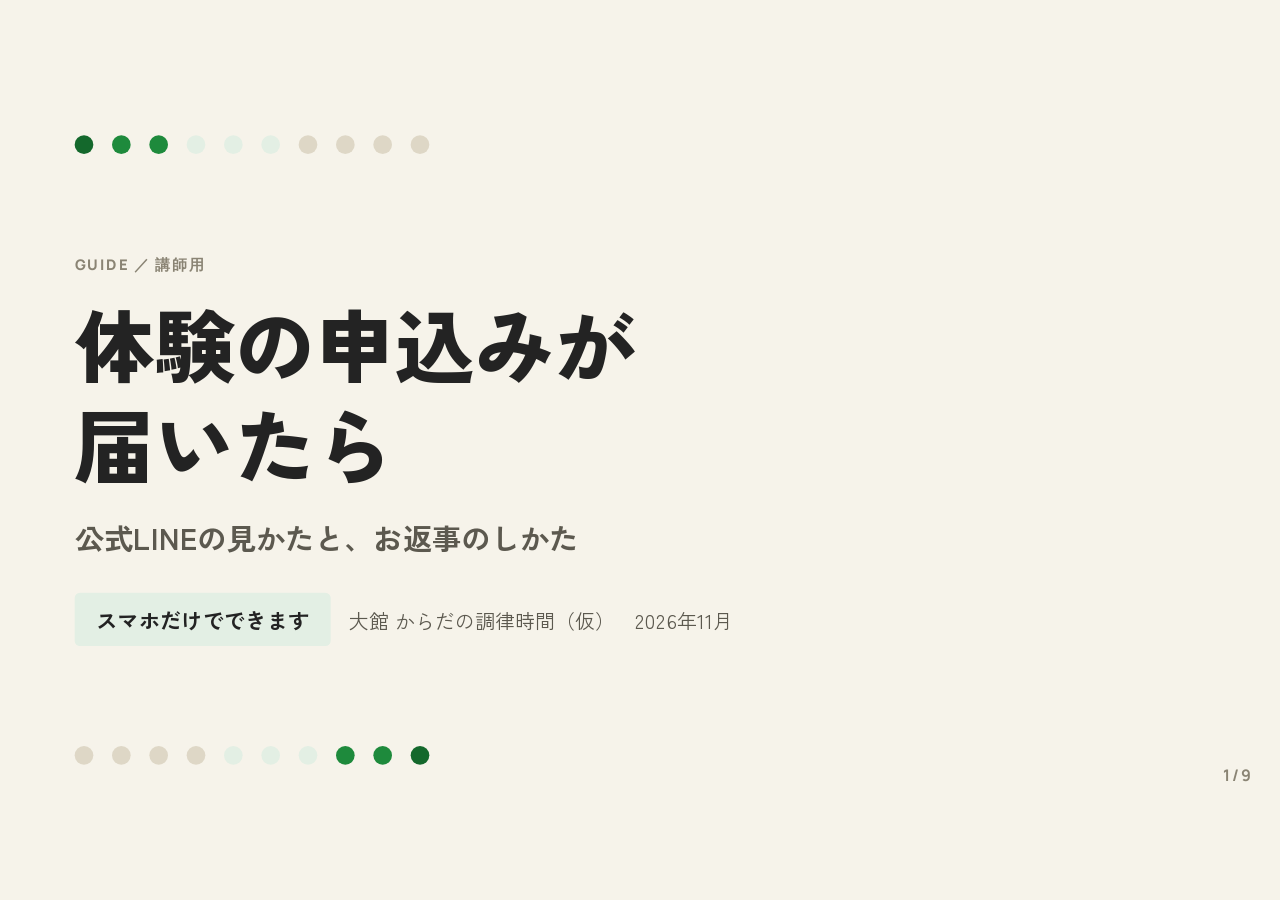
==== slides/line-reply-guide.html @ fba9a152 "Add LINE reply guide slides for instructor Co-Authored-By: Claude Opus 5.5 <noreply@anthropic.com> C" ====
<!doctype html>
<html lang="ja">
<head>
<meta charset="utf-8">
<title>体験の申込みが届いたら｜公式LINEの見かた・返し方</title>
<link rel="preconnect" href="https://fonts.googleapis.com">
<link rel="preconnect" href="https://fonts.gstatic.com" crossorigin>
<link href="https://fonts.googleapis.com/css2?family=Zen+Kaku+Gothic+New:wght@500;700;900&family=Manrope:wght@700;800&display=swap" rel="stylesheet">
<style>
  :root{
    --bg:#F6F3EA; --surface:#FFFFFF; --ink:#232323; --sub:#5C594F; --dim:#8a8474; --line:#ded7c6;
    --accent:#1E8A3C; --accent-deep:#14682C; --accent-tint:#E3EFE4;
    --spark:#FFD84D;
    --ink-surface:#232323; --on-dark:#F6F3EA; --accent-on-dark:#52c46e; --line-on-dark:#3d3d3d;
    --radius:4px;
    --ff:"Zen Kaku Gothic New","Hiragino Sans","Yu Gothic","Meiryo",sans-serif;
    --ff-en:"Manrope","Helvetica Neue",Arial,sans-serif;
  }
  html,body{margin:0;padding:0;background:var(--bg);overflow:hidden;width:100vw;height:100vh}
  .s{
    position:absolute;top:50%;left:50%;width:960px;height:540px;
    transform:translate(-50%,-50%) scale(var(--k,1));transform-origin:center center;
    background:var(--bg);color:var(--ink);font-family:var(--ff);
    visibility:hidden;opacity:0;display:flex;flex-direction:column;box-sizing:border-box;
  }
  .s.active{visibility:visible;opacity:1}
  .s *{box-sizing:border-box}
  .pn{position:absolute;bottom:18px;right:22px;font-family:var(--ff-en);font-size:12px;color:var(--dim);font-weight:700}
  .hd{padding:30px 56px 0}
  .ki{font-family:var(--ff-en);font-size:11px;letter-spacing:.14em;color:var(--dim);font-weight:800;margin-bottom:6px}
  .ki b{color:var(--accent-deep)}
  h2{font-size:32px;font-weight:700;margin:0;line-height:1.35}
  .rule{height:1px;background:var(--line);margin-top:14px}
  .bd{flex:1;padding:18px 56px 34px;position:relative;display:flex}
  .note{font-size:12px;color:var(--sub)}

  /* 番号バッジ（画面の中と説明を同じ番号で結ぶ） */
  .no{display:inline-flex;align-items:center;justify-content:center;width:28px;height:28px;border-radius:50%;
      background:var(--accent-deep);color:#fff;font-family:var(--ff-en);font-weight:800;font-size:15px;flex:none}
  .no.sm{width:22px;height:22px;font-size:12px}

  /* スマホのイラスト（実機スクショ差替え枠） */
  .phone{width:196px;height:368px;background:var(--ink);border-radius:26px;padding:9px;flex:none;position:relative}
  .scr{background:#fff;width:100%;height:100%;border-radius:18px;overflow:hidden;display:flex;flex-direction:column;font-size:12px;position:relative}
  .bar{height:20px;flex:none}
  .scr-hd{padding:6px 12px 8px;font-weight:700;font-size:13px;border-bottom:1px solid var(--line);display:flex;align-items:center;gap:6px}
  .chat{flex:1;background:var(--bg);padding:10px 10px;display:flex;flex-direction:column;gap:8px}
  .bub{max-width:82%;padding:7px 9px;border-radius:12px;line-height:1.5;font-size:12px;background:#fff;border:1px solid var(--line)}
  .bub.me{align-self:flex-end;background:var(--accent-tint);border-color:var(--accent-tint)}
  .tag{position:absolute;z-index:2}
  .demo{font-size:12px;color:var(--sub);text-align:center;margin-top:8px}

  /* 説明の列 */
  .ann{display:flex;flex-direction:column;gap:22px;justify-content:center}
  .ann .it{display:flex;gap:12px;align-items:flex-start}
  .ann .t{font-size:19px;font-weight:700;line-height:1.5}
  .ann .d{font-size:16px;color:var(--sub);line-height:1.7;margin-top:2px}
</style>
</head>
<body>
<!-- kit:slide-zukai-kit v1.1 theme:D use:internal style:visual viz:high -->

<!-- 1 表紙（型 H ドット帯） -->
<div class="s active">
  <div style="display:flex;gap:14px;padding:34px 56px 0">
    <span style="width:14px;height:14px;border-radius:50%;background:var(--accent-deep)"></span>
    <span style="width:14px;height:14px;border-radius:50%;background:var(--accent)"></span>
    <span style="width:14px;height:14px;border-radius:50%;background:var(--accent)"></span>
    <span style="width:14px;height:14px;border-radius:50%;background:var(--accent-tint)"></span>
    <span style="width:14px;height:14px;border-radius:50%;background:var(--accent-tint)"></span>
    <span style="width:14px;height:14px;border-radius:50%;background:var(--accent-tint)"></span>
    <span style="width:14px;height:14px;border-radius:50%;background:var(--line)"></span>
    <span style="width:14px;height:14px;border-radius:50%;background:var(--line)"></span>
    <span style="width:14px;height:14px;border-radius:50%;background:var(--line)"></span>
    <span style="width:14px;height:14px;border-radius:50%;background:var(--line)"></span>
  </div>
  <div style="flex:1;display:flex;flex-direction:column;justify-content:center;padding:0 56px">
    <div class="ki">GUIDE ／ 講師用</div>
    <h1 style="font-size:60px;font-weight:900;line-height:1.25;margin:6px 0 18px">体験の申込みが<br>届いたら</h1>
    <div style="font-size:22px;font-weight:700;color:var(--sub)">公式LINEの見かたと、お返事のしかた</div>
    <div style="margin-top:26px;display:flex;gap:14px;align-items:center">
      <span style="background:var(--accent-tint);padding:8px 16px;border-radius:var(--radius);font-size:16px;font-weight:700">スマホだけでできます</span>
      <span style="font-size:15px;color:var(--sub)">大館 からだの調律時間（仮）　2026年11月</span>
    </div>
  </div>
  <div style="display:flex;gap:14px;padding:0 56px 34px;justify-content:flex-start">
    <span style="width:14px;height:14px;border-radius:50%;background:var(--line)"></span>
    <span style="width:14px;height:14px;border-radius:50%;background:var(--line)"></span>
    <span style="width:14px;height:14px;border-radius:50%;background:var(--line)"></span>
    <span style="width:14px;height:14px;border-radius:50%;background:var(--line)"></span>
    <span style="width:14px;height:14px;border-radius:50%;background:var(--accent-tint)"></span>
    <span style="width:14px;height:14px;border-radius:50%;background:var(--accent-tint)"></span>
    <span style="width:14px;height:14px;border-radius:50%;background:var(--accent-tint)"></span>
    <span style="width:14px;height:14px;border-radius:50%;background:var(--accent)"></span>
    <span style="width:14px;height:14px;border-radius:50%;background:var(--accent)"></span>
    <span style="width:14px;height:14px;border-radius:50%;background:var(--accent-deep)"></span>
  </div>
  <div class="pn">1 / 9</div>
</div>

<!-- 2 結論：やることは3つ -->
<div class="s">
  <div class="hd"><div class="ki">まずはここだけ</div><h2>先生がやることは3つだけ</h2><div class="rule"></div></div>
  <div class="bd" style="flex-direction:column;gap:26px;padding-top:30px">
    <div style="display:flex;align-items:stretch;gap:10px">
      <div style="flex:1;background:var(--surface);border:1px solid var(--line);border-radius:var(--radius);padding:22px 22px 24px">
        <div style="font-family:var(--ff-en);font-weight:800;font-size:46px;color:var(--accent-deep);line-height:1">1</div>
        <div style="font-size:23px;font-weight:700;margin:12px 0 8px;min-height:1.5em">お知らせに気づく</div>
        <div style="font-size:17px;color:var(--sub);line-height:1.7">いつものLINEに<br>「新しいメッセージ」の<br>お知らせが届きます</div>
      </div>
      <div style="display:flex;align-items:center;font-size:30px;color:var(--accent-deep);font-weight:700">→</div>
      <div style="flex:1;background:var(--surface);border:1px solid var(--line);border-radius:var(--radius);padding:22px 22px 24px">
        <div style="font-family:var(--ff-en);font-weight:800;font-size:46px;color:var(--accent-deep);line-height:1">2</div>
        <div style="font-size:23px;font-weight:700;margin:12px 0 8px;min-height:1.5em">公式LINEを開く</div>
        <div style="font-size:17px;color:var(--sub);line-height:1.7">いつものLINEとは別の<br>「LINE公式アカウント」<br>アプリです</div>
      </div>
      <div style="display:flex;align-items:center;font-size:30px;color:var(--accent-deep);font-weight:700">→</div>
      <div style="flex:1;background:var(--surface);border:1px solid var(--line);border-radius:var(--radius);padding:22px 22px 24px">
        <div style="font-family:var(--ff-en);font-weight:800;font-size:46px;color:var(--accent-deep);line-height:1">3</div>
        <div style="font-size:23px;font-weight:700;margin:12px 0 8px;min-height:1.5em">読んでお返事する</div>
        <div style="font-size:17px;color:var(--sub);line-height:1.7">「チャット」から<br>申込みのトークを開き<br>文字を打って送ります</div>
      </div>
    </div>
    <div style="display:flex;align-items:center;gap:14px;font-size:21px;font-weight:700">
      <span style="color:var(--accent-deep)">大事なこと</span>
      <span>お客さんへのお返事は　必ず<span style="background:var(--spark);padding:2px 8px;margin:0 4px">公式LINEアプリ</span>から</span>
    </div>
  </div>
  <div class="pn">2 / 9</div>
</div>

<!-- 3 全体の流れ：お客さん → 先生 -->
<div class="s">
  <div class="hd"><div class="ki">ぜんたいの流れ</div><h2>お客さんの動きと先生の動き</h2><div class="rule"></div></div>
  <div class="bd" style="padding-top:16px">
    <div style="flex:1;display:grid;grid-template-columns:1fr 150px 1fr;grid-template-rows:30px repeat(7,40px);row-gap:7px;column-gap:0;font-size:17px;font-weight:700">
      <div style="grid-column:1;grid-row:1;font-size:15px;color:var(--sub)">お客さん（スマホ）</div>
      <div style="grid-column:3;grid-row:1;font-size:15px;color:var(--accent-deep)">先生（スマホ）</div>

      <div style="grid-column:1;grid-row:2;background:var(--surface);border:1px solid var(--line);border-radius:var(--radius);display:flex;align-items:center;padding:0 16px">ホームページを見る</div>
      <div style="grid-column:1;grid-row:3;text-align:center;color:var(--dim);font-size:16px;line-height:40px">↓</div>
      <div style="grid-column:1;grid-row:4;background:var(--surface);border:1px solid var(--line);border-radius:var(--radius);display:flex;align-items:center;padding:0 16px">教室の公式LINEを友だち追加</div>
      <div style="grid-column:1;grid-row:5;text-align:center;color:var(--dim);font-size:16px;line-height:40px">↓</div>
      <div style="grid-column:1;grid-row:6;background:var(--surface);border:1px solid var(--line);border-radius:var(--radius);display:flex;align-items:center;padding:0 16px">「体験を申し込む」ボタンを押す</div>

      <div style="grid-column:2;grid-row:6;display:flex;flex-direction:column;align-items:center;justify-content:center;color:var(--accent-deep);line-height:1.1">
        <span style="font-size:13px">申込みが届く</span><span style="font-size:24px">→</span>
      </div>

      <div style="grid-column:3;grid-row:4;background:var(--accent-tint);border-radius:var(--radius);display:flex;align-items:center;gap:10px;padding:0 14px"><span class="no sm">1</span>いつものLINEにお知らせ</div>
      <div style="grid-column:3;grid-row:5;background:var(--accent-tint);border-radius:var(--radius);display:flex;align-items:center;gap:10px;padding:0 14px"><span class="no sm">2</span>公式LINEアプリを開く</div>
      <div style="grid-column:3;grid-row:6;background:var(--accent-tint);border-radius:var(--radius);display:flex;align-items:center;gap:10px;padding:0 14px"><span class="no sm">3</span>下の「チャット」を押す</div>
      <div style="grid-column:3;grid-row:7;background:var(--accent-tint);border-radius:var(--radius);display:flex;align-items:center;gap:10px;padding:0 14px"><span class="no sm">4</span>申込みのトークを開く</div>
      <div style="grid-column:3;grid-row:8;background:var(--accent-tint);border-radius:var(--radius);display:flex;align-items:center;gap:10px;padding:0 14px"><span class="no sm">5</span>お返事を書いて送る</div>
    </div>
  </div>
  <div class="pn">3 / 9</div>
</div>

<!-- 4 お客さん側の画面 -->
<div class="s">
  <div class="hd"><div class="ki">参考 ／ お客さんの画面</div><h2>お客さんのスマホでの見え方</h2><div class="rule"></div></div>
  <div class="bd" style="gap:36px;align-items:center;justify-content:center;padding-top:12px">
    <div class="ann" style="width:270px">
      <div class="it"><span class="no">1</span><div><div class="t">友だち追加すると<br>あいさつが自動で届く</div><div class="d">教室からの<br>最初のメッセージです</div></div></div>
      <div class="it"><span class="no">2</span><div><div class="t">お客さんがボタンを押す</div><div class="d">文字を打たなくても<br>申込みができます</div></div></div>
    </div>
    <div style="display:flex;flex-direction:column;align-items:center">
      <div class="phone"><div class="scr" data-swap="screens/04-customer.png">
        <div class="bar"></div>
        <div class="scr-hd">大館 からだの調律時間</div>
        <div class="chat">
          <div class="bub">友だち追加ありがとうございます。体験のお申込みは、下のボタンを押してください。
            <div style="margin-top:7px;border:1px solid var(--accent-deep);color:var(--accent-deep);text-align:center;padding:5px 0;border-radius:var(--radius);font-weight:700;position:relative">体験を申し込む</div>
          </div>
          <div class="bub me">体験に申し込みたいです</div>
        </div>
        <span class="no sm tag" style="top:64px;right:6px">1</span>
        <span class="no sm tag" style="top:166px;left:2px">2</span>
        <span class="no sm tag" style="top:236px;left:14px">3</span>
      </div></div>
      <div class="demo">※ 画面はイメージ・文面は仮です</div>
    </div>
    <div class="ann" style="width:270px">
      <div class="it"><span class="no">3</span><div><div class="t">この一言が<br>先生に届きます</div><div class="d">これが「体験の申込み」の<br>合図です</div></div></div>
    </div>
  </div>
  <div class="pn">4 / 9</div>
</div>

<!-- 5 STEP1 お知らせ -->
<div class="s">
  <div class="hd"><div class="ki"><b>STEP 1</b>　お知らせに気づく</div><h2>いつものLINEに届くお知らせ</h2><div class="rule"></div></div>
  <div class="bd" style="gap:36px;align-items:center;justify-content:center;padding-top:12px">
    <div class="ann" style="width:270px">
      <div class="it"><span class="no">1</span><div><div class="t">「LINE公式アカウント」<br>からのお知らせ</div><div class="d">申込みがあると<br>ここにトークが届きます</div></div></div>
    </div>
    <div style="display:flex;flex-direction:column;align-items:center">
      <div class="phone"><div class="scr" data-swap="screens/05-notice.png">
        <div class="bar"></div>
        <div class="scr-hd">トーク</div>
        <div style="flex:1;display:flex;flex-direction:column">
          <div style="display:flex;gap:8px;align-items:center;padding:10px 10px;border-bottom:1px solid var(--line);background:var(--accent-tint)">
            <span style="width:30px;height:30px;border-radius:50%;background:var(--accent);flex:none"></span>
            <div style="flex:1;min-width:0"><div style="font-weight:700;font-size:12px">LINE公式アカウント</div><div style="color:var(--sub);font-size:12px;line-height:1.4">新しいメッセージが届いています</div></div>
          </div>
          <div style="display:flex;gap:8px;align-items:center;padding:10px;border-bottom:1px solid var(--line)"><span style="width:30px;height:30px;border-radius:50%;background:var(--line);flex:none"></span><div style="flex:1"><div style="height:8px;width:60%;background:var(--line);border-radius:var(--radius)"></div><div style="height:8px;width:85%;background:var(--line);border-radius:var(--radius);margin-top:6px"></div></div></div>
          <div style="display:flex;gap:8px;align-items:center;padding:10px;border-bottom:1px solid var(--line)"><span style="width:30px;height:30px;border-radius:50%;background:var(--line);flex:none"></span><div style="flex:1"><div style="height:8px;width:50%;background:var(--line);border-radius:var(--radius)"></div><div style="height:8px;width:75%;background:var(--line);border-radius:var(--radius);margin-top:6px"></div></div></div>
        </div>
        <span class="no sm tag" style="top:36px;right:6px">1</span>
      </div></div>
      <div class="demo">※ 画面はイメージ・文面は仮です</div>
    </div>
    <div class="ann" style="width:270px">
      <div class="it"><span class="no">2</span><div><div class="t">ここは「お知らせ」だけ</div><div class="d">ここに返事を書いても<br>お客さんには届きません</div></div></div>
      <div class="it"><span class="no">3</span><div><div class="t">気づいたら STEP 2 へ</div><div class="d">公式LINEアプリを開きます</div></div></div>
    </div>
  </div>
  <div class="pn">5 / 9</div>
</div>

<!-- 6 STEP2 2つのアプリ（対比） -->
<div class="s">
  <div class="hd"><div class="ki"><b>STEP 2</b>　公式LINEアプリを開く</div><h2>いつものLINEと公式LINEは別のアプリ</h2><div class="rule"></div></div>
  <div class="bd" style="gap:24px;padding-top:22px;align-items:flex-start">
    <div style="flex:1;background:var(--surface);border:1px solid var(--line);border-radius:var(--radius);padding:24px 28px;display:flex;flex-direction:column;gap:14px">
      <div style="display:flex;gap:16px;align-items:center">
        <svg width="64" height="64" viewBox="0 0 64 64" style="flex:none"><rect width="64" height="64" rx="14" fill="var(--accent)"/><g transform="translate(16 16)" fill="none" stroke="#fff" stroke-width="2" stroke-linecap="round" stroke-linejoin="round"><svg width="32" height="32" viewBox="0 0 24 24"><path d="M7.9 20A9 9 0 1 0 4 16.1L2 22Z"/></svg></g></svg>
        <div><div style="font-size:15px;color:var(--sub);font-weight:700">ふだん使っている</div><div style="font-size:26px;font-weight:700">いつものLINE</div></div>
      </div>
      <div style="font-size:18px;line-height:1.8">・家族や友だちとのやりとり<br>・申込みの<b>お知らせ</b>が届く</div>
      <div style="font-size:19px;font-weight:700;color:var(--sub);border-top:1px solid var(--line);padding-top:14px">✕　ここからお返事はできません</div>
    </div>
    <div style="flex:1;background:var(--ink-surface);color:var(--on-dark);border-radius:var(--radius);padding:24px 28px;display:flex;flex-direction:column;gap:14px">
      <div style="display:flex;gap:16px;align-items:center">
        <svg width="64" height="64" viewBox="0 0 64 64" style="flex:none"><rect width="64" height="64" rx="14" fill="var(--accent)"/><g transform="translate(16 16)" fill="none" stroke="#fff" stroke-width="2" stroke-linecap="round" stroke-linejoin="round"><svg width="32" height="32" viewBox="0 0 24 24"><path d="M7.9 20A9 9 0 1 0 4 16.1L2 22Z"/><path d="M9 10h6"/><path d="M12 7v6"/></svg></g></svg>
        <div><div style="font-size:15px;color:var(--accent-on-dark);font-weight:700">教室用</div><div style="font-size:26px;font-weight:700">LINE公式アカウント</div></div>
      </div>
      <div style="font-size:18px;line-height:1.8">・教室としてのやりとり<br>・申込みの<b>中身</b>を読む</div>
      <div style="font-size:19px;font-weight:700;color:var(--accent-on-dark);border-top:1px solid var(--line-on-dark);padding-top:14px">◯　お返事はこちらから</div>
    </div>
  </div>
  <div style="position:absolute;bottom:16px;left:56px" class="note">※ アイコンはイメージです。実際のアイコンは先生のスマホの画面写真で差し替えます</div>
  <div class="pn">6 / 9</div>
</div>

<!-- 7 STEP3・4 チャット → トーク -->
<div class="s">
  <div class="hd"><div class="ki"><b>STEP 3・4</b>　チャットを開く</div><h2>「チャット」から申込みのトークへ</h2><div class="rule"></div></div>
  <div class="bd" style="gap:36px;align-items:center;justify-content:center;padding-top:12px">
    <div class="ann" style="width:270px">
      <div class="it"><span class="no">1</span><div><div class="t">いちばん下の<br>「チャット」を押す</div><div class="d">お客さんとのトークが<br>ならんでいます</div></div></div>
      <div class="it"><span class="no">2</span><div><div class="t">印のついた人を押す</div><div class="d">まだ読んでいないトークに<br>緑の丸がつきます</div></div></div>
    </div>
    <div style="display:flex;flex-direction:column;align-items:center">
      <div class="phone"><div class="scr" data-swap="screens/07-chat-list.png">
        <div class="bar"></div>
        <div class="scr-hd">チャット</div>
        <div style="flex:1;display:flex;flex-direction:column">
          <div style="display:flex;gap:8px;align-items:center;padding:10px;border-bottom:1px solid var(--line);background:var(--accent-tint)">
            <span style="width:30px;height:30px;border-radius:50%;background:var(--line);flex:none"></span>
            <div style="flex:1;min-width:0"><div style="font-weight:700;font-size:12px">Aさん</div><div style="color:var(--sub);font-size:12px;line-height:1.4">体験に申し込みたいです</div></div>
            <span style="width:10px;height:10px;border-radius:50%;background:var(--accent);flex:none"></span>
          </div>
          <div style="display:flex;gap:8px;align-items:center;padding:10px;border-bottom:1px solid var(--line)"><span style="width:30px;height:30px;border-radius:50%;background:var(--line);flex:none"></span><div style="flex:1"><div style="height:8px;width:55%;background:var(--line);border-radius:var(--radius)"></div><div style="height:8px;width:80%;background:var(--line);border-radius:var(--radius);margin-top:6px"></div></div></div>
          <div style="display:flex;gap:8px;align-items:center;padding:10px;border-bottom:1px solid var(--line)"><span style="width:30px;height:30px;border-radius:50%;background:var(--line);flex:none"></span><div style="flex:1"><div style="height:8px;width:45%;background:var(--line);border-radius:var(--radius)"></div><div style="height:8px;width:70%;background:var(--line);border-radius:var(--radius);margin-top:6px"></div></div></div>
        </div>
        <div style="height:46px;border-top:1px solid var(--line);display:flex;align-items:center;justify-content:space-around;padding:0 6px">
          <span style="width:26px;height:8px;background:var(--line);border-radius:var(--radius)"></span>
          <span style="font-weight:700;font-size:12px;color:var(--accent-deep);border:2px solid var(--accent-deep);padding:3px 6px;border-radius:var(--radius)">チャット</span>
          <span style="width:26px;height:8px;background:var(--line);border-radius:var(--radius)"></span>
          <span style="width:26px;height:8px;background:var(--line);border-radius:var(--radius)"></span>
        </div>
        <span class="no sm tag" style="bottom:50px;left:60px">1</span>
        <span class="no sm tag" style="top:56px;right:4px">2</span>
      </div></div>
      <div class="demo">※ 画面はイメージです</div>
    </div>
    <div class="ann" style="width:270px">
      <div class="it"><span class="no">3</span><div><div class="t">最初の一言で<br>申込みだと分かります</div><div class="d">「体験に申し込みたいです」<br>と書かれています</div></div></div>
    </div>
  </div>
  <div class="pn">7 / 9</div>
</div>

<!-- 8 STEP5 お返事 -->
<div class="s">
  <div class="hd"><div class="ki"><b>STEP 5</b>　お返事する</div><h2>文字を打って送るだけ</h2><div class="rule"></div></div>
  <div class="bd" style="gap:30px;align-items:center;justify-content:center;padding-top:12px">
    <div class="ann" style="width:230px">
      <div class="it"><span class="no">1</span><div><div class="t">下の枠を押して<br>文字を打つ</div></div></div>
      <div class="it"><span class="no">2</span><div><div class="t">右の送信を押す</div><div class="d">紙ひこうきの形の<br>ボタンです</div></div></div>
    </div>
    <div style="display:flex;flex-direction:column;align-items:center">
      <div class="phone"><div class="scr" data-swap="screens/08-reply.png">
        <div class="bar"></div>
        <div class="scr-hd">Aさん</div>
        <div class="chat">
          <div class="bub">体験に申し込みたいです</div>
          <div class="bub me">お申込みありがとうございます。ご希望の曜日を…</div>
        </div>
        <div style="height:46px;border-top:1px solid var(--line);display:flex;align-items:center;gap:6px;padding:0 8px">
          <div style="flex:1;border:1px solid var(--line);border-radius:var(--radius);padding:6px 8px;color:var(--dim);font-size:12px">メッセージを入力</div>
          <svg width="20" height="20" viewBox="0 0 24 24" fill="none" stroke="currentColor" stroke-width="2" stroke-linecap="round" stroke-linejoin="round" style="color:var(--accent-deep);flex:none"><path d="M14.536 21.686a.5.5 0 0 0 .937-.024l6.5-19a.496.496 0 0 0-.635-.635l-19 6.5a.5.5 0 0 0-.024.937l7.93 3.18a2 2 0 0 1 1.112 1.11z"/><path d="m21.854 2.147-10.94 10.939"/></svg>
        </div>
        <span class="no sm tag" style="bottom:50px;left:10px">1</span>
        <span class="no sm tag" style="bottom:50px;right:4px">2</span>
      </div></div>
      <div class="demo">※ 画面はイメージです</div>
    </div>
    <div style="width:320px;background:var(--surface);border:1px solid var(--line);border-radius:var(--radius);padding:20px 22px">
      <div style="font-size:15px;font-weight:700;color:var(--accent-deep);margin-bottom:10px">お返事の例</div>
      <div style="font-size:17px;line-height:1.85">お申込みありがとうございます。<br>講師の松田です。<br>ご希望の曜日とクラスを<br>お知らせください。<br>当日お会いできるのを<br>楽しみにしています。</div>
      <div style="font-size:14px;color:var(--sub);margin-top:12px;border-top:1px solid var(--line);padding-top:10px">言葉はご自分のものに変えて大丈夫です</div>
    </div>
  </div>
  <div class="pn">8 / 9</div>
</div>

<!-- 9 困ったとき -->
<div class="s" style="background:var(--surface)">
  <div class="hd"><div class="ki">こまったときは</div><h2>よくある「困った」と対処</h2><div class="rule"></div></div>
  <div class="bd" style="flex-direction:column;gap:0;padding-top:4px">
    <div style="display:grid;grid-template-columns:300px 1fr;gap:24px;padding:16px 0;border-bottom:1px solid var(--line);align-items:baseline">
      <div style="font-size:20px;font-weight:700">お知らせが来ない</div>
      <div style="font-size:17px;line-height:1.7;color:var(--sub)">スマホの「設定」で、LINEと公式LINEアプリの<br>通知がオンになっているか確かめます</div>
    </div>
    <div style="display:grid;grid-template-columns:300px 1fr;gap:24px;padding:16px 0;border-bottom:1px solid var(--line);align-items:baseline">
      <div style="font-size:20px;font-weight:700">いつものLINEで<br>返事をしてしまった</div>
      <div style="font-size:17px;line-height:1.7;color:var(--sub)">お客さんには届いていません。<br>公式LINEアプリから送り直せば大丈夫です</div>
    </div>
    <div style="display:grid;grid-template-columns:300px 1fr;gap:24px;padding:16px 0;border-bottom:1px solid var(--line);align-items:baseline">
      <div style="font-size:20px;font-weight:700">何と書けばいいか迷う</div>
      <div style="font-size:17px;line-height:1.7;color:var(--sub)">8枚目の「お返事の例」を<br>そのまま打てば大丈夫です</div>
    </div>
    <div style="margin-top:20px;margin-right:100px;border:1px dashed var(--line);border-radius:var(--radius);padding:14px 20px;background:var(--bg);display:flex;gap:18px;align-items:center">
      <div style="font-family:var(--ff-en);font-size:11px;letter-spacing:.14em;color:var(--dim)">TO BE FILLED</div>
      <div style="font-size:18px;font-weight:700">それでも分からないときの連絡先</div>
      <div style="font-size:15px;color:var(--sub)">例: 制作担当 ○○（電話・LINE）</div>
    </div>
  </div>
  <div class="pn">9 / 9</div>
</div>

<script>
function fit(){document.documentElement.style.setProperty('--k',Math.min(innerWidth/960,innerHeight/540))}
addEventListener('resize',fit);fit();
let i=0;const slides=document.querySelectorAll('.s');
function show(n){i=Math.max(0,Math.min(slides.length-1,n));slides.forEach((el,j)=>el.classList.toggle('active',j===i))}
addEventListener('keydown',e=>{if(e.key==='ArrowRight'||e.key===' ')show(i+1);if(e.key==='ArrowLeft')show(i-1)});
show(0);
</script>
</body>
</html>
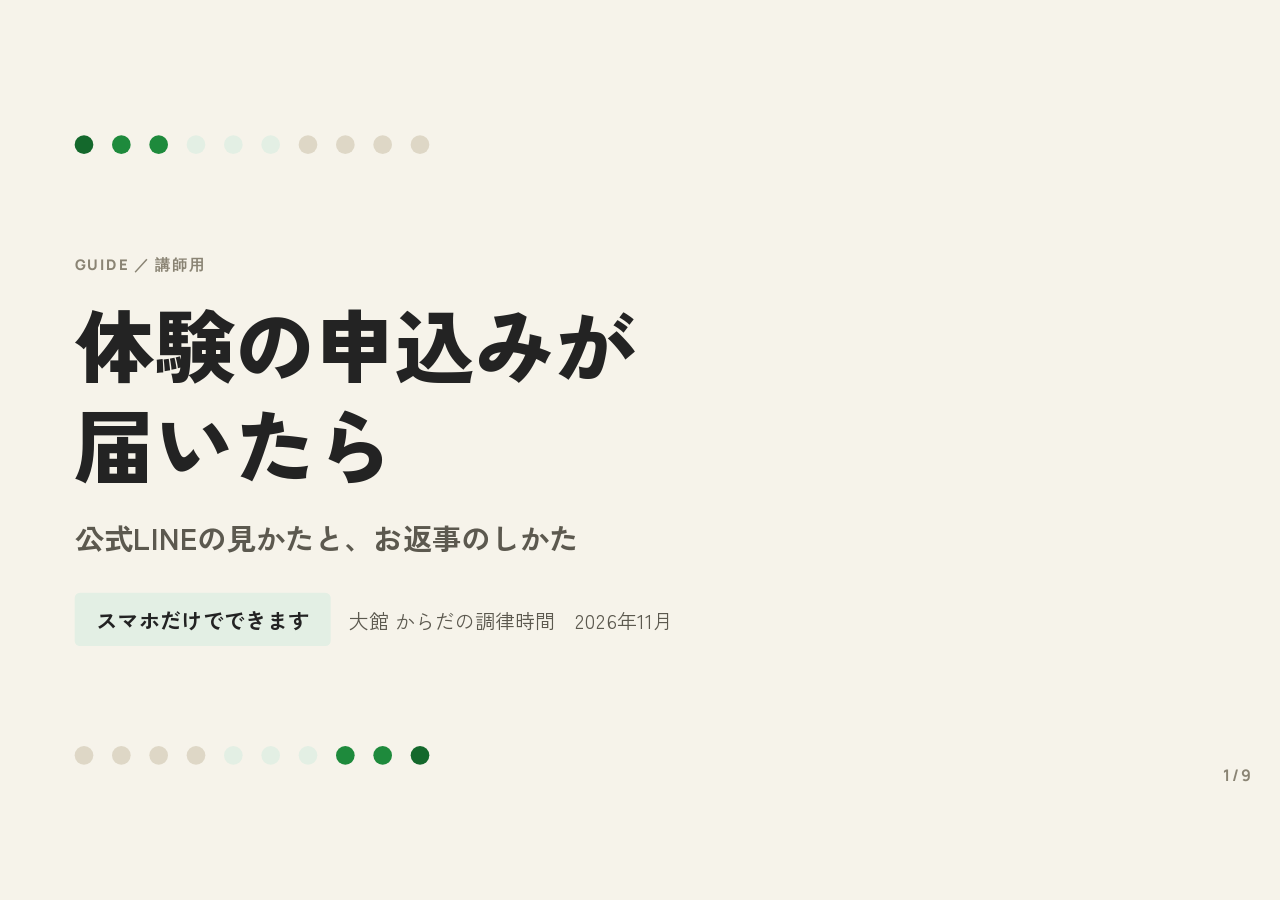
==== commit 03dee32c: "Label phone owners, fix notice header, use official LINE icon Co-Authored-By: Claude Opus 5.5 <norep" ====
--- a/slides/line-reply-guide.html
+++ b/slides/line-reply-guide.html
@@ -40,7 +40,10 @@
   .no.sm{width:22px;height:22px;font-size:12px}
 
   /* スマホのイラスト（実機スクショ差替え枠） */
-  .phone{width:196px;height:368px;background:var(--ink);border-radius:26px;padding:9px;flex:none;position:relative}
+  .owner{font-size:15px;font-weight:700;padding:4px 14px;white-space:nowrap;border-radius:var(--radius);margin-bottom:8px}
+  .owner.cus{background:var(--surface);border:1px solid var(--line);color:var(--sub)}
+  .owner.tea{background:var(--accent-deep);color:#fff}
+  .phone{width:196px;height:336px;background:var(--ink);border-radius:26px;padding:9px;flex:none;position:relative}
   .scr{background:#fff;width:100%;height:100%;border-radius:18px;overflow:hidden;display:flex;flex-direction:column;font-size:12px;position:relative}
   .bar{height:20px;flex:none}
   .scr-hd{padding:6px 12px 8px;font-weight:700;font-size:13px;border-bottom:1px solid var(--line);display:flex;align-items:center;gap:6px}
@@ -80,7 +83,7 @@
     <div style="font-size:22px;font-weight:700;color:var(--sub)">公式LINEの見かたと、お返事のしかた</div>
     <div style="margin-top:26px;display:flex;gap:14px;align-items:center">
       <span style="background:var(--accent-tint);padding:8px 16px;border-radius:var(--radius);font-size:16px;font-weight:700">スマホだけでできます</span>
-      <span style="font-size:15px;color:var(--sub)">大館 からだの調律時間（仮）　2026年11月</span>
+      <span style="font-size:15px;color:var(--sub)">大館 からだの調律時間　2026年11月</span>
     </div>
   </div>
   <div style="display:flex;gap:14px;padding:0 56px 34px;justify-content:flex-start">
@@ -105,8 +108,8 @@
     <div style="display:flex;align-items:stretch;gap:10px">
       <div style="flex:1;background:var(--surface);border:1px solid var(--line);border-radius:var(--radius);padding:22px 22px 24px">
         <div style="font-family:var(--ff-en);font-weight:800;font-size:46px;color:var(--accent-deep);line-height:1">1</div>
-        <div style="font-size:23px;font-weight:700;margin:12px 0 8px;min-height:1.5em">お知らせに気づく</div>
-        <div style="font-size:17px;color:var(--sub);line-height:1.7">いつものLINEに<br>「新しいメッセージ」の<br>お知らせが届きます</div>
+        <div style="font-size:23px;font-weight:700;margin:12px 0 8px;min-height:1.5em">お知らせを読む</div>
+        <div style="font-size:17px;color:var(--sub);line-height:1.7">いつものLINEに<br>申込みの内容が届きます<br>お名前を確かめます</div>
       </div>
       <div style="display:flex;align-items:center;font-size:30px;color:var(--accent-deep);font-weight:700">→</div>
       <div style="flex:1;background:var(--surface);border:1px solid var(--line);border-radius:var(--radius);padding:22px 22px 24px">
@@ -117,8 +120,8 @@
       <div style="display:flex;align-items:center;font-size:30px;color:var(--accent-deep);font-weight:700">→</div>
       <div style="flex:1;background:var(--surface);border:1px solid var(--line);border-radius:var(--radius);padding:22px 22px 24px">
         <div style="font-family:var(--ff-en);font-weight:800;font-size:46px;color:var(--accent-deep);line-height:1">3</div>
-        <div style="font-size:23px;font-weight:700;margin:12px 0 8px;min-height:1.5em">読んでお返事する</div>
-        <div style="font-size:17px;color:var(--sub);line-height:1.7">「チャット」から<br>申込みのトークを開き<br>文字を打って送ります</div>
+        <div style="font-size:23px;font-weight:700;margin:12px 0 8px;min-height:1.5em">その人にお返事する</div>
+        <div style="font-size:17px;color:var(--sub);line-height:1.7">「チャット」で<br>同じお名前の人を探し<br>文字を打って送ります</div>
       </div>
     </div>
     <div style="display:flex;align-items:center;gap:14px;font-size:21px;font-weight:700">
@@ -132,26 +135,27 @@
 <!-- 3 全体の流れ：お客さん → 先生 -->
 <div class="s">
   <div class="hd"><div class="ki">ぜんたいの流れ</div><h2>お客さんの動きと先生の動き</h2><div class="rule"></div></div>
-  <div class="bd" style="padding-top:16px">
-    <div style="flex:1;display:grid;grid-template-columns:1fr 150px 1fr;grid-template-rows:30px repeat(7,40px);row-gap:7px;column-gap:0;font-size:17px;font-weight:700">
+  <div class="bd" style="padding-top:14px;padding-bottom:28px">
+    <div style="flex:1;display:grid;grid-template-columns:1fr 130px 1fr;grid-template-rows:26px repeat(8,36px);row-gap:6px;font-size:17px;font-weight:700">
       <div style="grid-column:1;grid-row:1;font-size:15px;color:var(--sub)">お客さん（スマホ）</div>
       <div style="grid-column:3;grid-row:1;font-size:15px;color:var(--accent-deep)">先生（スマホ）</div>
 
-      <div style="grid-column:1;grid-row:2;background:var(--surface);border:1px solid var(--line);border-radius:var(--radius);display:flex;align-items:center;padding:0 16px">ホームページを見る</div>
-      <div style="grid-column:1;grid-row:3;text-align:center;color:var(--dim);font-size:16px;line-height:40px">↓</div>
-      <div style="grid-column:1;grid-row:4;background:var(--surface);border:1px solid var(--line);border-radius:var(--radius);display:flex;align-items:center;padding:0 16px">教室の公式LINEを友だち追加</div>
-      <div style="grid-column:1;grid-row:5;text-align:center;color:var(--dim);font-size:16px;line-height:40px">↓</div>
-      <div style="grid-column:1;grid-row:6;background:var(--surface);border:1px solid var(--line);border-radius:var(--radius);display:flex;align-items:center;padding:0 16px">「体験を申し込む」ボタンを押す</div>
-
-      <div style="grid-column:2;grid-row:6;display:flex;flex-direction:column;align-items:center;justify-content:center;color:var(--accent-deep);line-height:1.1">
-        <span style="font-size:13px">申込みが届く</span><span style="font-size:24px">→</span>
-      </div>
-
-      <div style="grid-column:3;grid-row:4;background:var(--accent-tint);border-radius:var(--radius);display:flex;align-items:center;gap:10px;padding:0 14px"><span class="no sm">1</span>いつものLINEにお知らせ</div>
-      <div style="grid-column:3;grid-row:5;background:var(--accent-tint);border-radius:var(--radius);display:flex;align-items:center;gap:10px;padding:0 14px"><span class="no sm">2</span>公式LINEアプリを開く</div>
-      <div style="grid-column:3;grid-row:6;background:var(--accent-tint);border-radius:var(--radius);display:flex;align-items:center;gap:10px;padding:0 14px"><span class="no sm">3</span>下の「チャット」を押す</div>
-      <div style="grid-column:3;grid-row:7;background:var(--accent-tint);border-radius:var(--radius);display:flex;align-items:center;gap:10px;padding:0 14px"><span class="no sm">4</span>申込みのトークを開く</div>
-      <div style="grid-column:3;grid-row:8;background:var(--accent-tint);border-radius:var(--radius);display:flex;align-items:center;gap:10px;padding:0 14px"><span class="no sm">5</span>お返事を書いて送る</div>
+      <div style="grid-column:1;grid-row:2;background:var(--surface);border:1px solid var(--line);border-radius:var(--radius);display:flex;align-items:center;gap:10px;padding:0 14px"><span style="font-family:var(--ff-en);color:var(--dim)">A</span>教室の公式LINEを友だち追加</div>
+      <div style="grid-column:1;grid-row:3;background:var(--surface);border:1px solid var(--line);border-radius:var(--radius);display:flex;align-items:center;gap:10px;padding:0 14px"><span style="font-family:var(--ff-en);color:var(--dim)">B</span>メニュー「初回メッセージ」を押す</div>
+      <div style="grid-column:1;grid-row:4;background:var(--surface);border:1px solid var(--line);border-radius:var(--radius);display:flex;align-items:center;gap:10px;padding:0 14px"><span style="font-family:var(--ff-en);color:var(--dim)">C</span>メニュー「体験申込み」を押す</div>
+      <div style="grid-column:1;grid-row:5;background:var(--surface);border:1px solid var(--line);border-radius:var(--radius);display:flex;align-items:center;gap:10px;padding:0 14px"><span style="font-family:var(--ff-en);color:var(--dim)">D</span>申込みフォームにて送信する</div>
+
+      <div style="grid-column:2;grid-row:5;display:flex;flex-direction:column;align-items:center;justify-content:center;color:var(--accent-deep);line-height:1.1">
+        <span style="font-size:13px">申込みが届く</span><span style="font-size:22px">→</span>
+      </div>
+
+      <div style="grid-column:3;grid-row:5;background:var(--accent-tint);border-radius:var(--radius);display:flex;align-items:center;gap:10px;padding:0 14px"><span class="no sm">1</span>いつものLINEにお知らせ</div>
+      <div style="grid-column:3;grid-row:6;background:var(--accent-tint);border-radius:var(--radius);display:flex;align-items:center;gap:10px;padding:0 14px"><span class="no sm">2</span>公式LINEアプリを開く</div>
+      <div style="grid-column:3;grid-row:7;background:var(--accent-tint);border-radius:var(--radius);display:flex;align-items:center;gap:10px;padding:0 14px"><span class="no sm">3</span>下の「チャット」を押す</div>
+      <div style="grid-column:3;grid-row:8;background:var(--accent-tint);border-radius:var(--radius);display:flex;align-items:center;gap:10px;padding:0 14px"><span class="no sm">4</span>同じお名前のトークを開く</div>
+      <div style="grid-column:3;grid-row:9;background:var(--accent-tint);border-radius:var(--radius);display:flex;align-items:center;gap:10px;padding:0 14px"><span class="no sm">5</span>お返事を書いて送る</div>
+
+      <div style="grid-column:1;grid-row:7 / span 3;font-size:15px;font-weight:500;color:var(--sub);line-height:1.7;align-self:center">B を押してもらうと<br>先生からお返事できるようになります</div>
     </div>
   </div>
   <div class="pn">3 / 9</div>
@@ -162,27 +166,29 @@
   <div class="hd"><div class="ki">参考 ／ お客さんの画面</div><h2>お客さんのスマホでの見え方</h2><div class="rule"></div></div>
   <div class="bd" style="gap:36px;align-items:center;justify-content:center;padding-top:12px">
     <div class="ann" style="width:270px">
-      <div class="it"><span class="no">1</span><div><div class="t">友だち追加すると<br>あいさつが自動で届く</div><div class="d">教室からの<br>最初のメッセージです</div></div></div>
-      <div class="it"><span class="no">2</span><div><div class="t">お客さんがボタンを押す</div><div class="d">文字を打たなくても<br>申込みができます</div></div></div>
+      <div class="it"><span class="no">1</span><div><div class="t">まず<br>「初回メッセージ」</div><div class="d">押すと教室にひとこと届き<br>先生とやりとりできる<br>ようになります</div></div></div>
     </div>
     <div style="display:flex;flex-direction:column;align-items:center">
+      <div class="owner cus">お客さんのスマホ</div>
       <div class="phone"><div class="scr" data-swap="screens/04-customer.png">
         <div class="bar"></div>
         <div class="scr-hd">大館 からだの調律時間</div>
         <div class="chat">
-          <div class="bub">友だち追加ありがとうございます。体験のお申込みは、下のボタンを押してください。
-            <div style="margin-top:7px;border:1px solid var(--accent-deep);color:var(--accent-deep);text-align:center;padding:5px 0;border-radius:var(--radius);font-weight:700;position:relative">体験を申し込む</div>
-          </div>
-          <div class="bub me">体験に申し込みたいです</div>
-        </div>
-        <span class="no sm tag" style="top:64px;right:6px">1</span>
-        <span class="no sm tag" style="top:166px;left:2px">2</span>
-        <span class="no sm tag" style="top:236px;left:14px">3</span>
+          <div class="bub">友だち追加ありがとうございます。下のメニューからどうぞ。</div>
+          <div class="bub me">初回メッセージです。</div>
+        </div>
+        <div style="display:grid;grid-template-columns:1fr 1fr;height:84px;border-top:1px solid var(--line)">
+          <div style="display:flex;align-items:center;justify-content:center;text-align:center;font-weight:700;font-size:12px;line-height:1.4;border-right:1px solid var(--line);background:var(--accent-tint)">初回<br>メッセージ</div>
+          <div style="display:flex;align-items:center;justify-content:center;text-align:center;font-weight:700;font-size:12px;line-height:1.4">体験<br>申込み</div>
+        </div>
+        <span class="no sm tag" style="bottom:58px;left:6px">1</span>
+        <span class="no sm tag" style="bottom:58px;right:6px">2</span>
       </div></div>
       <div class="demo">※ 画面はイメージ・文面は仮です</div>
     </div>
     <div class="ann" style="width:270px">
-      <div class="it"><span class="no">3</span><div><div class="t">この一言が<br>先生に届きます</div><div class="d">これが「体験の申込み」の<br>合図です</div></div></div>
+      <div class="it"><span class="no">2</span><div><div class="t">次に「体験申込み」</div><div class="d">申込みフォームが開きます</div></div></div>
+      <div class="it"><span class="no">3</span><div><div class="t">フォームを送ると<br>先生にお知らせが届く</div><div class="d">これが「体験の申込み」の<br>合図です</div></div></div>
     </div>
   </div>
   <div class="pn">4 / 9</div>
@@ -190,30 +196,28 @@
 
 <!-- 5 STEP1 お知らせ -->
 <div class="s">
-  <div class="hd"><div class="ki"><b>STEP 1</b>　お知らせに気づく</div><h2>いつものLINEに届くお知らせ</h2><div class="rule"></div></div>
+  <div class="hd"><div class="ki"><b>STEP 1</b>　お知らせを読む</div><h2>いつものLINEに届く申込みのお知らせ</h2><div class="rule"></div></div>
   <div class="bd" style="gap:36px;align-items:center;justify-content:center;padding-top:12px">
     <div class="ann" style="width:270px">
-      <div class="it"><span class="no">1</span><div><div class="t">「LINE公式アカウント」<br>からのお知らせ</div><div class="d">申込みがあると<br>ここにトークが届きます</div></div></div>
+      <div class="it"><span class="no">1</span><div><div class="t">申込みの内容が届く</div><div class="d">お名前・希望のクラスなどが<br>書かれています</div></div></div>
+      <div class="it"><span class="no">2</span><div><div class="t">LINEのお名前を<br>覚えておく</div><div class="d">STEP 3 でこの名前を<br>探します</div></div></div>
     </div>
     <div style="display:flex;flex-direction:column;align-items:center">
+      <div class="owner tea">先生のスマホ ／ いつものLINE</div>
       <div class="phone"><div class="scr" data-swap="screens/05-notice.png">
         <div class="bar"></div>
-        <div class="scr-hd">トーク</div>
-        <div style="flex:1;display:flex;flex-direction:column">
-          <div style="display:flex;gap:8px;align-items:center;padding:10px 10px;border-bottom:1px solid var(--line);background:var(--accent-tint)">
-            <span style="width:30px;height:30px;border-radius:50%;background:var(--accent);flex:none"></span>
-            <div style="flex:1;min-width:0"><div style="font-weight:700;font-size:12px">LINE公式アカウント</div><div style="color:var(--sub);font-size:12px;line-height:1.4">新しいメッセージが届いています</div></div>
-          </div>
-          <div style="display:flex;gap:8px;align-items:center;padding:10px;border-bottom:1px solid var(--line)"><span style="width:30px;height:30px;border-radius:50%;background:var(--line);flex:none"></span><div style="flex:1"><div style="height:8px;width:60%;background:var(--line);border-radius:var(--radius)"></div><div style="height:8px;width:85%;background:var(--line);border-radius:var(--radius);margin-top:6px"></div></div></div>
-          <div style="display:flex;gap:8px;align-items:center;padding:10px;border-bottom:1px solid var(--line)"><span style="width:30px;height:30px;border-radius:50%;background:var(--line);flex:none"></span><div style="flex:1"><div style="height:8px;width:50%;background:var(--line);border-radius:var(--radius)"></div><div style="height:8px;width:75%;background:var(--line);border-radius:var(--radius);margin-top:6px"></div></div></div>
-        </div>
-        <span class="no sm tag" style="top:36px;right:6px">1</span>
+        <div class="scr-hd">大館 からだの調律時間</div>
+        <div class="chat">
+          <div class="bub" style="max-width:92%">【体験の申込み】<br>お名前：大館 花子<br>LINEの名前：はなこ<br>希望：木曜 13:30</div>
+        </div>
+        <div style="height:46px;border-top:1px solid var(--line)"></div>
+        <span class="no sm tag" style="top:60px;right:4px">1</span>
+        <span class="no sm tag" style="top:112px;right:4px">2</span>
       </div></div>
       <div class="demo">※ 画面はイメージ・文面は仮です</div>
     </div>
     <div class="ann" style="width:270px">
-      <div class="it"><span class="no">2</span><div><div class="t">ここは「お知らせ」だけ</div><div class="d">ここに返事を書いても<br>お客さんには届きません</div></div></div>
-      <div class="it"><span class="no">3</span><div><div class="t">気づいたら STEP 2 へ</div><div class="d">公式LINEアプリを開きます</div></div></div>
+      <div class="it"><span class="no">3</span><div><div class="t">教室の公式LINEから<br>いつものLINEに届きます</div><div class="d">ここは「お知らせ」だけです<br>ここに返事を書いても<br>お客さんには届きません</div></div></div>
     </div>
   </div>
   <div class="pn">5 / 9</div>
@@ -225,7 +229,7 @@
   <div class="bd" style="gap:24px;padding-top:22px;align-items:flex-start">
     <div style="flex:1;background:var(--surface);border:1px solid var(--line);border-radius:var(--radius);padding:24px 28px;display:flex;flex-direction:column;gap:14px">
       <div style="display:flex;gap:16px;align-items:center">
-        <svg width="64" height="64" viewBox="0 0 64 64" style="flex:none"><rect width="64" height="64" rx="14" fill="var(--accent)"/><g transform="translate(16 16)" fill="none" stroke="#fff" stroke-width="2" stroke-linecap="round" stroke-linejoin="round"><svg width="32" height="32" viewBox="0 0 24 24"><path d="M7.9 20A9 9 0 1 0 4 16.1L2 22Z"/></svg></g></svg>
+        <img src="assets/line-icon.png" alt="LINEアプリのアイコン" width="64" height="64" style="flex:none;display:block">
         <div><div style="font-size:15px;color:var(--sub);font-weight:700">ふだん使っている</div><div style="font-size:26px;font-weight:700">いつものLINE</div></div>
       </div>
       <div style="font-size:18px;line-height:1.8">・家族や友だちとのやりとり<br>・申込みの<b>お知らせ</b>が届く</div>
@@ -236,31 +240,31 @@
         <svg width="64" height="64" viewBox="0 0 64 64" style="flex:none"><rect width="64" height="64" rx="14" fill="var(--accent)"/><g transform="translate(16 16)" fill="none" stroke="#fff" stroke-width="2" stroke-linecap="round" stroke-linejoin="round"><svg width="32" height="32" viewBox="0 0 24 24"><path d="M7.9 20A9 9 0 1 0 4 16.1L2 22Z"/><path d="M9 10h6"/><path d="M12 7v6"/></svg></g></svg>
         <div><div style="font-size:15px;color:var(--accent-on-dark);font-weight:700">教室用</div><div style="font-size:26px;font-weight:700">LINE公式アカウント</div></div>
       </div>
-      <div style="font-size:18px;line-height:1.8">・教室としてのやりとり<br>・申込みの<b>中身</b>を読む</div>
+      <div style="font-size:18px;line-height:1.8">・お客さんとのトーク<br>・申込んだ人を<b>探して</b>お返事</div>
       <div style="font-size:19px;font-weight:700;color:var(--accent-on-dark);border-top:1px solid var(--line-on-dark);padding-top:14px">◯　お返事はこちらから</div>
     </div>
   </div>
-  <div style="position:absolute;bottom:16px;left:56px" class="note">※ アイコンはイメージです。実際のアイコンは先生のスマホの画面写真で差し替えます</div>
+  <div style="position:absolute;bottom:16px;left:56px" class="note">※ 右のアイコンはイメージです</div>
   <div class="pn">6 / 9</div>
 </div>
 
 <!-- 7 STEP3・4 チャット → トーク -->
 <div class="s">
-  <div class="hd"><div class="ki"><b>STEP 3・4</b>　チャットを開く</div><h2>「チャット」から申込みのトークへ</h2><div class="rule"></div></div>
+  <div class="hd"><div class="ki"><b>STEP 3・4</b>　申込んだ人を探す</div><h2>「チャット」で同じお名前を探す</h2><div class="rule"></div></div>
   <div class="bd" style="gap:36px;align-items:center;justify-content:center;padding-top:12px">
     <div class="ann" style="width:270px">
       <div class="it"><span class="no">1</span><div><div class="t">いちばん下の<br>「チャット」を押す</div><div class="d">お客さんとのトークが<br>ならんでいます</div></div></div>
-      <div class="it"><span class="no">2</span><div><div class="t">印のついた人を押す</div><div class="d">まだ読んでいないトークに<br>緑の丸がつきます</div></div></div>
+      <div class="it"><span class="no">2</span><div><div class="t">お知らせと同じ<br>お名前の人を押す</div></div></div>
     </div>
     <div style="display:flex;flex-direction:column;align-items:center">
+      <div class="owner tea">先生のスマホ ／ 公式LINEアプリ</div>
       <div class="phone"><div class="scr" data-swap="screens/07-chat-list.png">
         <div class="bar"></div>
         <div class="scr-hd">チャット</div>
         <div style="flex:1;display:flex;flex-direction:column">
           <div style="display:flex;gap:8px;align-items:center;padding:10px;border-bottom:1px solid var(--line);background:var(--accent-tint)">
             <span style="width:30px;height:30px;border-radius:50%;background:var(--line);flex:none"></span>
-            <div style="flex:1;min-width:0"><div style="font-weight:700;font-size:12px">Aさん</div><div style="color:var(--sub);font-size:12px;line-height:1.4">体験に申し込みたいです</div></div>
-            <span style="width:10px;height:10px;border-radius:50%;background:var(--accent);flex:none"></span>
+            <div style="flex:1;min-width:0"><div style="font-weight:700;font-size:12px">はなこ</div><div style="color:var(--sub);font-size:12px;line-height:1.4">初回メッセージです。</div></div>
           </div>
           <div style="display:flex;gap:8px;align-items:center;padding:10px;border-bottom:1px solid var(--line)"><span style="width:30px;height:30px;border-radius:50%;background:var(--line);flex:none"></span><div style="flex:1"><div style="height:8px;width:55%;background:var(--line);border-radius:var(--radius)"></div><div style="height:8px;width:80%;background:var(--line);border-radius:var(--radius);margin-top:6px"></div></div></div>
           <div style="display:flex;gap:8px;align-items:center;padding:10px;border-bottom:1px solid var(--line)"><span style="width:30px;height:30px;border-radius:50%;background:var(--line);flex:none"></span><div style="flex:1"><div style="height:8px;width:45%;background:var(--line);border-radius:var(--radius)"></div><div style="height:8px;width:70%;background:var(--line);border-radius:var(--radius);margin-top:6px"></div></div></div>
@@ -277,7 +281,7 @@
       <div class="demo">※ 画面はイメージです</div>
     </div>
     <div class="ann" style="width:270px">
-      <div class="it"><span class="no">3</span><div><div class="t">最初の一言で<br>申込みだと分かります</div><div class="d">「体験に申し込みたいです」<br>と書かれています</div></div></div>
+      <div class="it"><span class="no">3</span><div><div class="t">「初回メッセージ」が<br>目じるし</div><div class="d">「初回メッセージです。」<br>と書かれています</div></div></div>
     </div>
   </div>
   <div class="pn">7 / 9</div>
@@ -292,12 +296,13 @@
       <div class="it"><span class="no">2</span><div><div class="t">右の送信を押す</div><div class="d">紙ひこうきの形の<br>ボタンです</div></div></div>
     </div>
     <div style="display:flex;flex-direction:column;align-items:center">
+      <div class="owner tea">先生のスマホ ／ 公式LINEアプリ</div>
       <div class="phone"><div class="scr" data-swap="screens/08-reply.png">
         <div class="bar"></div>
-        <div class="scr-hd">Aさん</div>
+        <div class="scr-hd">はなこ</div>
         <div class="chat">
-          <div class="bub">体験に申し込みたいです</div>
-          <div class="bub me">お申込みありがとうございます。ご希望の曜日を…</div>
+          <div class="bub">初回メッセージです。</div>
+          <div class="bub me">体験のお申込みありがとうございます。木曜のクラスで…</div>
         </div>
         <div style="height:46px;border-top:1px solid var(--line);display:flex;align-items:center;gap:6px;padding:0 8px">
           <div style="flex:1;border:1px solid var(--line);border-radius:var(--radius);padding:6px 8px;color:var(--dim);font-size:12px">メッセージを入力</div>
@@ -310,7 +315,7 @@
     </div>
     <div style="width:320px;background:var(--surface);border:1px solid var(--line);border-radius:var(--radius);padding:20px 22px">
       <div style="font-size:15px;font-weight:700;color:var(--accent-deep);margin-bottom:10px">お返事の例</div>
-      <div style="font-size:17px;line-height:1.85">お申込みありがとうございます。<br>講師の松田です。<br>ご希望の曜日とクラスを<br>お知らせください。<br>当日お会いできるのを<br>楽しみにしています。</div>
+      <div style="font-size:17px;line-height:1.85">体験のお申込み<br>ありがとうございます。<br>講師の松田です。<br>〇曜日のクラスで<br>お待ちしています。</div>
       <div style="font-size:14px;color:var(--sub);margin-top:12px;border-top:1px solid var(--line);padding-top:10px">言葉はご自分のものに変えて大丈夫です</div>
     </div>
   </div>
@@ -326,17 +331,12 @@
       <div style="font-size:17px;line-height:1.7;color:var(--sub)">スマホの「設定」で、LINEと公式LINEアプリの<br>通知がオンになっているか確かめます</div>
     </div>
     <div style="display:grid;grid-template-columns:300px 1fr;gap:24px;padding:16px 0;border-bottom:1px solid var(--line);align-items:baseline">
+      <div style="font-size:20px;font-weight:700">チャットにお名前が<br>見つからない</div>
+      <div style="font-size:17px;line-height:1.7;color:var(--sub)">「初回メッセージ」が押されていないと<br>トークが出てきません</div>
+    </div>
+    <div style="display:grid;grid-template-columns:300px 1fr;gap:24px;padding:16px 0;border-bottom:1px solid var(--line);align-items:baseline">
       <div style="font-size:20px;font-weight:700">いつものLINEで<br>返事をしてしまった</div>
       <div style="font-size:17px;line-height:1.7;color:var(--sub)">お客さんには届いていません。<br>公式LINEアプリから送り直せば大丈夫です</div>
-    </div>
-    <div style="display:grid;grid-template-columns:300px 1fr;gap:24px;padding:16px 0;border-bottom:1px solid var(--line);align-items:baseline">
-      <div style="font-size:20px;font-weight:700">何と書けばいいか迷う</div>
-      <div style="font-size:17px;line-height:1.7;color:var(--sub)">8枚目の「お返事の例」を<br>そのまま打てば大丈夫です</div>
-    </div>
-    <div style="margin-top:20px;margin-right:100px;border:1px dashed var(--line);border-radius:var(--radius);padding:14px 20px;background:var(--bg);display:flex;gap:18px;align-items:center">
-      <div style="font-family:var(--ff-en);font-size:11px;letter-spacing:.14em;color:var(--dim)">TO BE FILLED</div>
-      <div style="font-size:18px;font-weight:700">それでも分からないときの連絡先</div>
-      <div style="font-size:15px;color:var(--sub)">例: 制作担当 ○○（電話・LINE）</div>
     </div>
   </div>
   <div class="pn">9 / 9</div>
